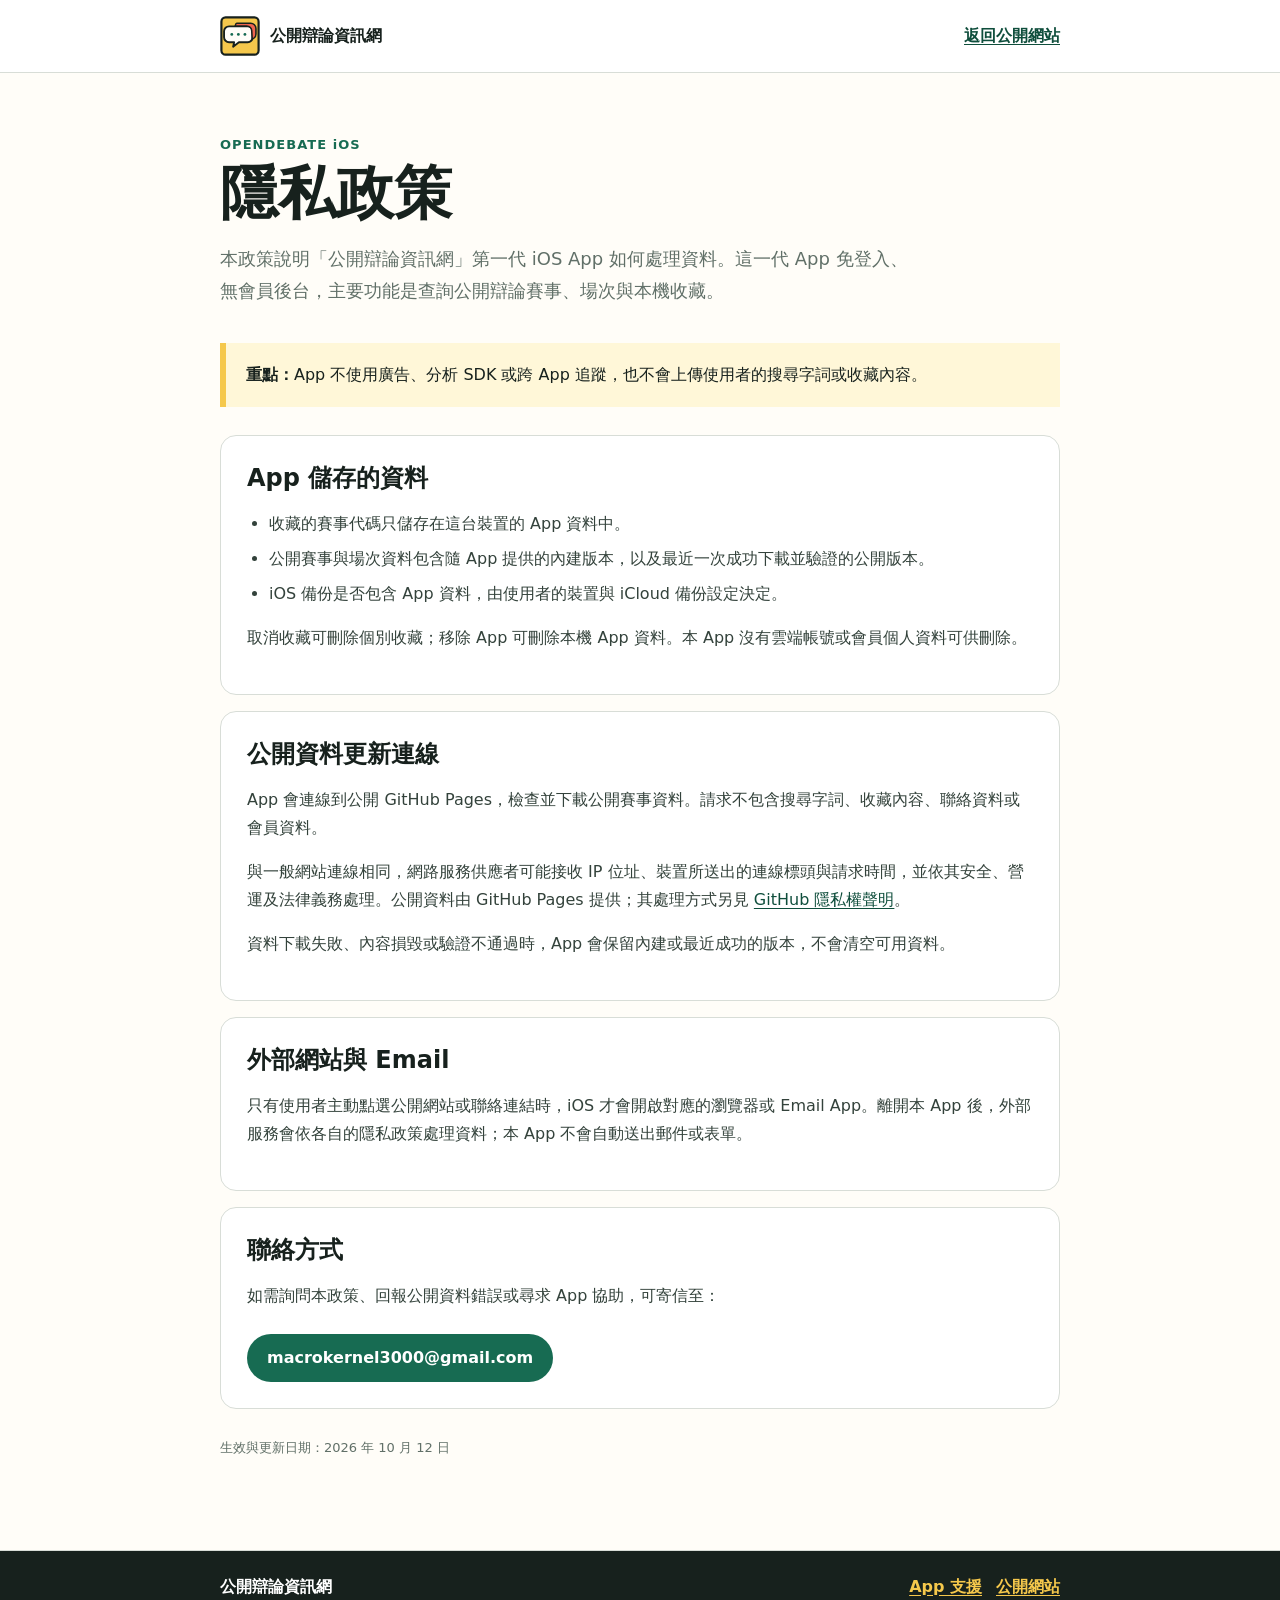
==== privacy/index.html @ 6d5b3782 "docs: publish iOS support and privacy pages" ====
<!doctype html>
<html lang="zh-Hant">
<head>
  <meta charset="utf-8" />
  <meta name="viewport" content="width=device-width, initial-scale=1" />
  <title>iOS App 隱私政策｜公開辯論資訊網</title>
  <meta name="description" content="公開辯論資訊網 iOS App 第一代的隱私政策與資料處理說明。" />
  <link rel="canonical" href="https://macrokernel3000.github.io/opendebate/privacy/" />
  <link rel="icon" type="image/png" sizes="512x512" href="../assets/site-logo-512.png" />
  <link rel="stylesheet" href="../app-pages.css" />
</head>
<body>
  <a class="skip-link" href="#main">跳到主要內容</a>
  <header class="site-header">
    <div class="header-inner">
      <a class="brand" href="../"><img src="../assets/site-logo.svg" alt="" />公開辯論資訊網</a>
      <a class="back-link" href="../">返回公開網站</a>
    </div>
  </header>
  <main id="main">
    <p class="eyebrow">OPENDEBATE iOS</p>
    <h1>隱私政策</h1>
    <p class="lead">本政策說明「公開辯論資訊網」第一代 iOS App 如何處理資料。這一代 App 免登入、無會員後台，主要功能是查詢公開辯論賽事、場次與本機收藏。</p>

    <p class="notice"><strong>重點：</strong>App 不使用廣告、分析 SDK 或跨 App 追蹤，也不會上傳使用者的搜尋字詞或收藏內容。</p>

    <section class="content-card">
      <h2>App 儲存的資料</h2>
      <ul>
        <li>收藏的賽事代碼只儲存在這台裝置的 App 資料中。</li>
        <li>公開賽事與場次資料包含隨 App 提供的內建版本，以及最近一次成功下載並驗證的公開版本。</li>
        <li>iOS 備份是否包含 App 資料，由使用者的裝置與 iCloud 備份設定決定。</li>
      </ul>
      <p>取消收藏可刪除個別收藏；移除 App 可刪除本機 App 資料。本 App 沒有雲端帳號或會員個人資料可供刪除。</p>
    </section>

    <section class="content-card">
      <h2>公開資料更新連線</h2>
      <p>App 會連線到公開 GitHub Pages，檢查並下載公開賽事資料。請求不包含搜尋字詞、收藏內容、聯絡資料或會員資料。</p>
      <p>與一般網站連線相同，網路服務供應者可能接收 IP 位址、裝置所送出的連線標頭與請求時間，並依其安全、營運及法律義務處理。公開資料由 GitHub Pages 提供；其處理方式另見 <a href="https://docs.github.com/site-policy/privacy-policies/github-general-privacy-statement" target="_blank" rel="noopener">GitHub 隱私權聲明</a>。</p>
      <p>資料下載失敗、內容損毀或驗證不通過時，App 會保留內建或最近成功的版本，不會清空可用資料。</p>
    </section>

    <section class="content-card">
      <h2>外部網站與 Email</h2>
      <p>只有使用者主動點選公開網站或聯絡連結時，iOS 才會開啟對應的瀏覽器或 Email App。離開本 App 後，外部服務會依各自的隱私政策處理資料；本 App 不會自動送出郵件或表單。</p>
    </section>

    <section class="content-card">
      <h2>聯絡方式</h2>
      <p>如需詢問本政策、回報公開資料錯誤或尋求 App 協助，可寄信至：</p>
      <a class="contact-button" href="mailto:macrokernel3000@gmail.com">macrokernel3000@gmail.com</a>
    </section>

    <p class="metadata">生效與更新日期：2026 年 10 月 12 日</p>
  </main>
  <footer><div class="footer-inner"><strong>公開辯論資訊網</strong><nav class="footer-links" aria-label="頁尾連結"><a href="../support/">App 支援</a><a href="../">公開網站</a></nav></div></footer>
</body>
</html>
---- app-pages.css ----
:root {
  --ink: #17211d;
  --muted: #617068;
  --paper: #fffdf8;
  --soft: #f4f1e8;
  --line: #d8ddd7;
  --green: #176b52;
  --green-dark: #0f4e3c;
  --yellow: #f5c84c;
}

* { box-sizing: border-box; }
body { margin: 0; background: var(--paper); color: var(--ink); font-family: system-ui, -apple-system, BlinkMacSystemFont, "Segoe UI", sans-serif; }
a { color: var(--green-dark); text-underline-offset: 3px; }
a:focus-visible { outline: 3px solid var(--yellow); outline-offset: 4px; }
.skip-link { position: fixed; z-index: 10; top: 8px; left: 8px; transform: translateY(-150%); border-radius: 8px; padding: 10px 14px; background: var(--ink); color: white; }
.skip-link:focus { transform: translateY(0); }
.site-header { border-bottom: 1px solid var(--line); background: #fff; }
.header-inner, main, .footer-inner { width: min(840px, calc(100% - 40px)); margin-inline: auto; }
.header-inner { min-height: 72px; display: flex; align-items: center; justify-content: space-between; gap: 20px; }
.brand { display: flex; align-items: center; gap: 10px; color: var(--ink); font-weight: 900; text-decoration: none; }
.brand img { width: 40px; height: 40px; }
.back-link { min-height: 44px; display: inline-flex; align-items: center; font-weight: 800; }
main { padding-block: 64px 80px; }
.eyebrow { margin: 0 0 10px; color: var(--green); font-size: 13px; font-weight: 900; letter-spacing: .08em; }
h1 { max-width: 720px; margin: 0; font-size: clamp(36px, 7vw, 58px); line-height: 1.08; }
.lead { max-width: 700px; margin: 18px 0 36px; color: var(--muted); font-size: 18px; line-height: 1.8; }
.notice { margin: 0 0 28px; border-left: 6px solid var(--yellow); padding: 18px 20px; background: #fff7d8; line-height: 1.7; }
.content-card { margin-top: 16px; border: 1px solid var(--line); border-radius: 16px; padding: 26px; background: white; }
.content-card h2 { margin: 0 0 12px; font-size: 24px; }
.content-card h3 { margin: 22px 0 8px; font-size: 18px; }
.content-card p, .content-card li { color: #33423b; line-height: 1.75; }
.content-card ul { padding-left: 22px; }
.content-card li + li { margin-top: 7px; }
.contact-button { min-height: 48px; display: inline-flex; align-items: center; margin-top: 8px; border-radius: 999px; padding: 0 20px; background: var(--green); color: white; font-weight: 900; text-decoration: none; }
.metadata { margin-top: 30px; color: var(--muted); font-size: 13px; }
footer { border-top: 1px solid var(--line); padding: 26px 0; background: var(--ink); color: white; }
.footer-inner { display: flex; justify-content: space-between; gap: 16px; }
.footer-links { display: flex; flex-wrap: wrap; gap: 14px; }
.footer-links a { color: var(--yellow); font-weight: 800; }

@media (max-width: 600px) {
  .header-inner { min-height: 64px; align-items: flex-start; flex-direction: column; gap: 4px; padding-block: 10px; }
  main { padding-block: 42px 60px; }
  .content-card { padding: 20px; }
  .footer-inner { flex-direction: column; }
}
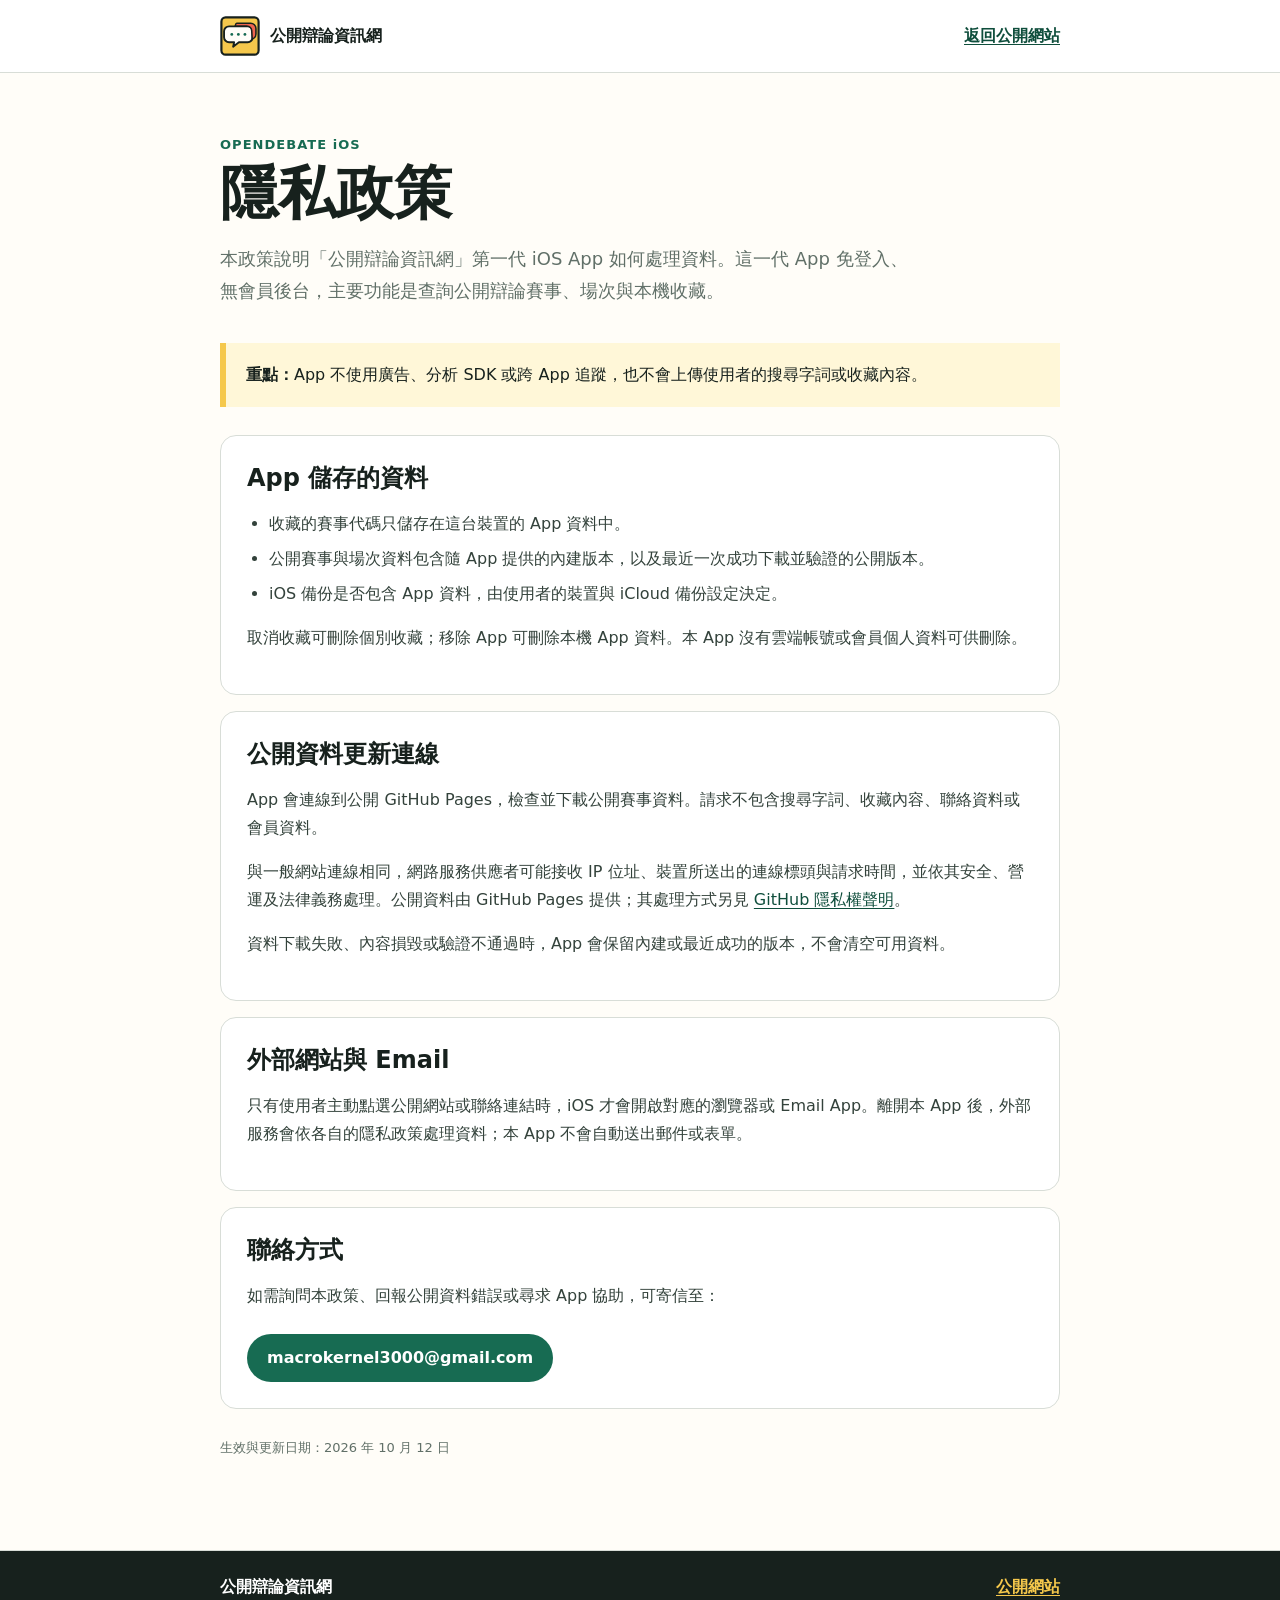
==== commit c213c238: "Hide unfinished App support links" ====
--- a/privacy/index.html
+++ b/privacy/index.html
@@ -54,6 +54,6 @@
 
     <p class="metadata">生效與更新日期：2026 年 10 月 12 日</p>
   </main>
-  <footer><div class="footer-inner"><strong>公開辯論資訊網</strong><nav class="footer-links" aria-label="頁尾連結"><a href="../support/">App 支援</a><a href="../">公開網站</a></nav></div></footer>
+  <footer><div class="footer-inner"><strong>公開辯論資訊網</strong><nav class="footer-links" aria-label="頁尾連結"><a href="../">公開網站</a></nav></div></footer>
 </body>
 </html>
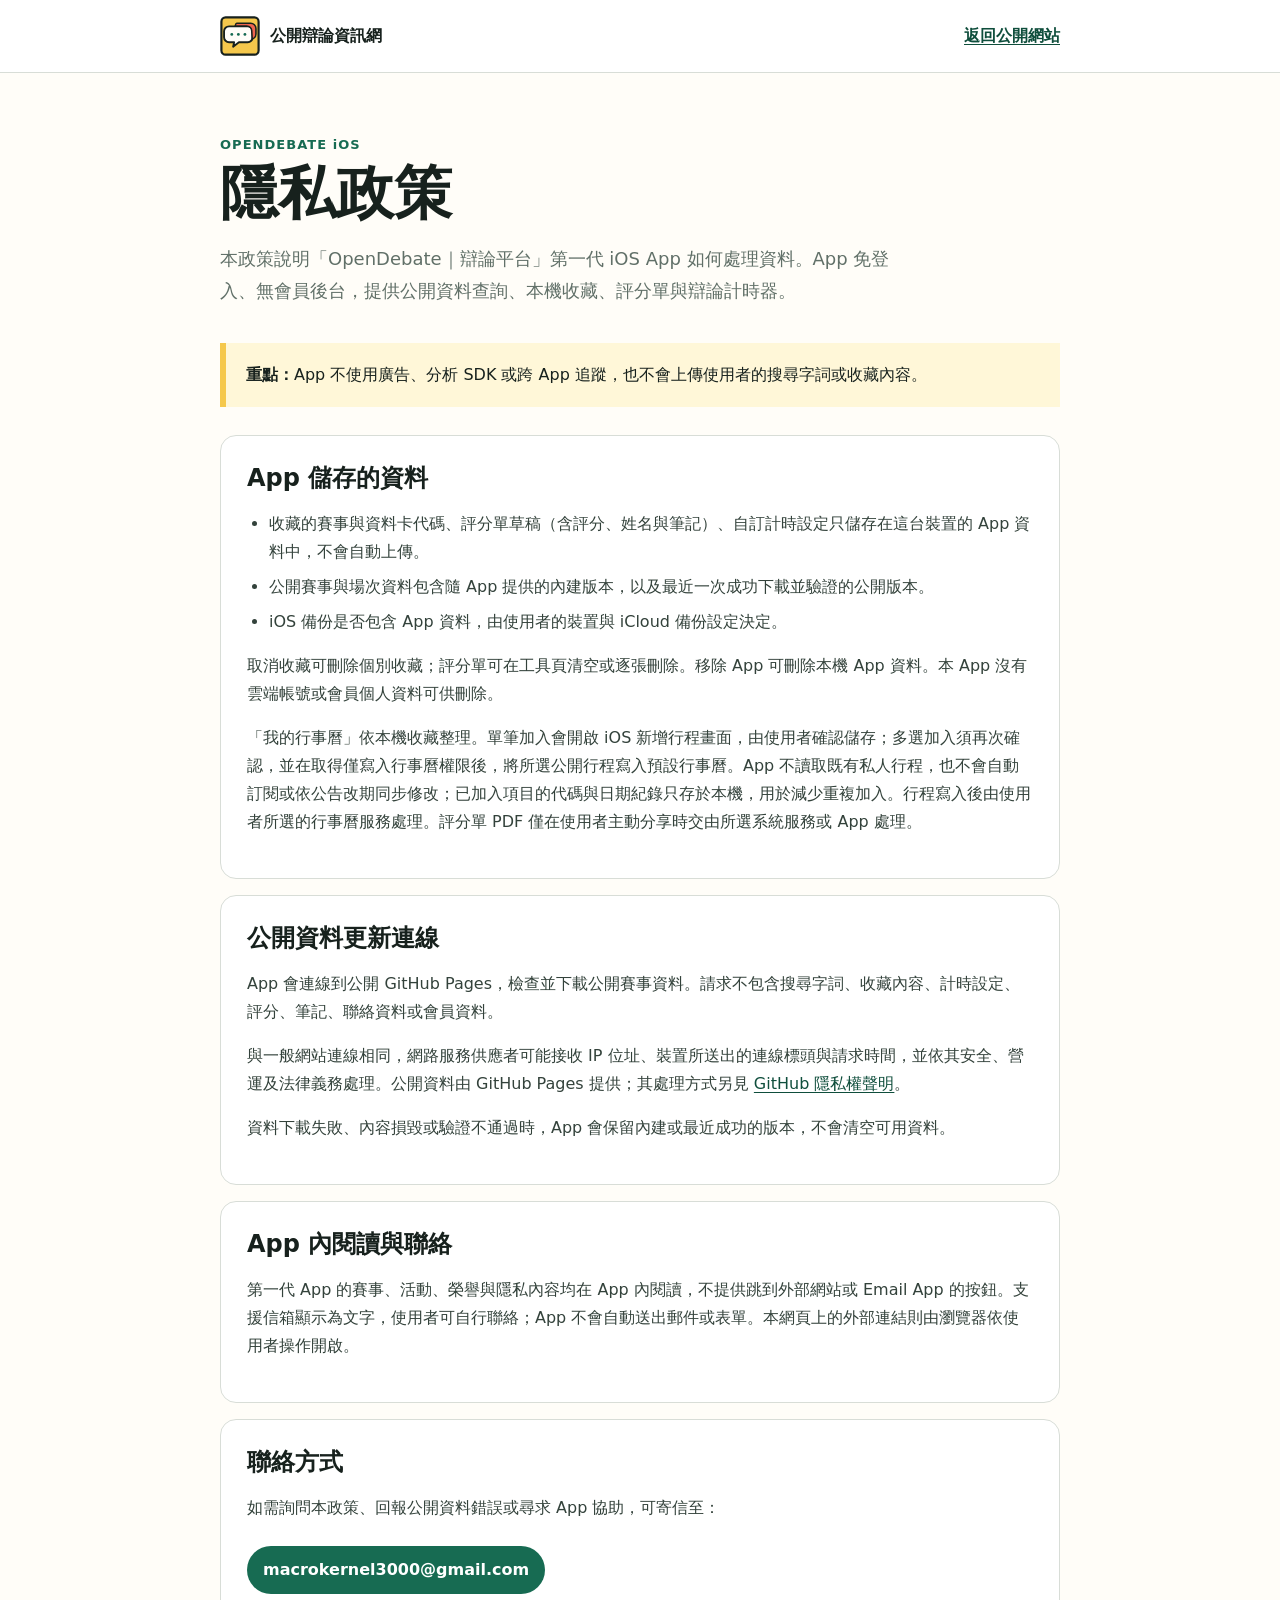
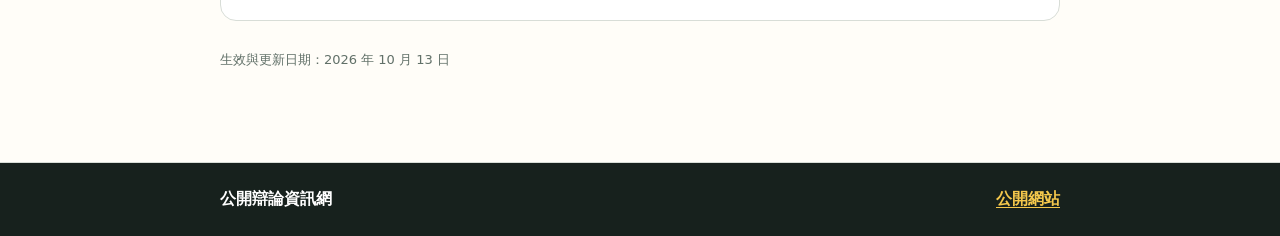
==== commit 8b763aad: "Update iOS App privacy and support pages for build 3" ====
--- a/privacy/index.html
+++ b/privacy/index.html
@@ -7,7 +7,7 @@
   <meta name="description" content="公開辯論資訊網 iOS App 第一代的隱私政策與資料處理說明。" />
   <link rel="canonical" href="https://macrokernel3000.github.io/opendebate/privacy/" />
   <link rel="icon" type="image/png" sizes="512x512" href="../assets/site-logo-512.png" />
-  <link rel="stylesheet" href="../app-pages.css" />
+  <link rel="stylesheet" href="../app-pages.css?v=20261013" />
 </head>
 <body>
   <a class="skip-link" href="#main">跳到主要內容</a>
@@ -20,30 +20,31 @@
   <main id="main">
     <p class="eyebrow">OPENDEBATE iOS</p>
     <h1>隱私政策</h1>
-    <p class="lead">本政策說明「公開辯論資訊網」第一代 iOS App 如何處理資料。這一代 App 免登入、無會員後台，主要功能是查詢公開辯論賽事、場次與本機收藏。</p>
+    <p class="lead">本政策說明「OpenDebate｜辯論平台」第一代 iOS App 如何處理資料。App 免登入、無會員後台，提供公開資料查詢、本機收藏、評分單與辯論計時器。</p>
 
     <p class="notice"><strong>重點：</strong>App 不使用廣告、分析 SDK 或跨 App 追蹤，也不會上傳使用者的搜尋字詞或收藏內容。</p>
 
     <section class="content-card">
       <h2>App 儲存的資料</h2>
       <ul>
-        <li>收藏的賽事代碼只儲存在這台裝置的 App 資料中。</li>
+        <li>收藏的賽事與資料卡代碼、評分單草稿（含評分、姓名與筆記）、自訂計時設定只儲存在這台裝置的 App 資料中，不會自動上傳。</li>
         <li>公開賽事與場次資料包含隨 App 提供的內建版本，以及最近一次成功下載並驗證的公開版本。</li>
         <li>iOS 備份是否包含 App 資料，由使用者的裝置與 iCloud 備份設定決定。</li>
       </ul>
-      <p>取消收藏可刪除個別收藏；移除 App 可刪除本機 App 資料。本 App 沒有雲端帳號或會員個人資料可供刪除。</p>
+      <p>取消收藏可刪除個別收藏；評分單可在工具頁清空或逐張刪除。移除 App 可刪除本機 App 資料。本 App 沒有雲端帳號或會員個人資料可供刪除。</p>
+      <p>「我的行事曆」依本機收藏整理。單筆加入會開啟 iOS 新增行程畫面，由使用者確認儲存；多選加入須再次確認，並在取得僅寫入行事曆權限後，將所選公開行程寫入預設行事曆。App 不讀取既有私人行程，也不會自動訂閱或依公告改期同步修改；已加入項目的代碼與日期紀錄只存於本機，用於減少重複加入。行程寫入後由使用者所選的行事曆服務處理。評分單 PDF 僅在使用者主動分享時交由所選系統服務或 App 處理。</p>
     </section>
 
     <section class="content-card">
       <h2>公開資料更新連線</h2>
-      <p>App 會連線到公開 GitHub Pages，檢查並下載公開賽事資料。請求不包含搜尋字詞、收藏內容、聯絡資料或會員資料。</p>
+      <p>App 會連線到公開 GitHub Pages，檢查並下載公開賽事資料。請求不包含搜尋字詞、收藏內容、計時設定、評分、筆記、聯絡資料或會員資料。</p>
       <p>與一般網站連線相同，網路服務供應者可能接收 IP 位址、裝置所送出的連線標頭與請求時間，並依其安全、營運及法律義務處理。公開資料由 GitHub Pages 提供；其處理方式另見 <a href="https://docs.github.com/site-policy/privacy-policies/github-general-privacy-statement" target="_blank" rel="noopener">GitHub 隱私權聲明</a>。</p>
       <p>資料下載失敗、內容損毀或驗證不通過時，App 會保留內建或最近成功的版本，不會清空可用資料。</p>
     </section>
 
     <section class="content-card">
-      <h2>外部網站與 Email</h2>
-      <p>只有使用者主動點選公開網站或聯絡連結時，iOS 才會開啟對應的瀏覽器或 Email App。離開本 App 後，外部服務會依各自的隱私政策處理資料；本 App 不會自動送出郵件或表單。</p>
+      <h2>App 內閱讀與聯絡</h2>
+      <p>第一代 App 的賽事、活動、榮譽與隱私內容均在 App 內閱讀，不提供跳到外部網站或 Email App 的按鈕。支援信箱顯示為文字，使用者可自行聯絡；App 不會自動送出郵件或表單。本網頁上的外部連結則由瀏覽器依使用者操作開啟。</p>
     </section>
 
     <section class="content-card">
@@ -52,7 +53,7 @@
       <a class="contact-button" href="mailto:macrokernel3000@gmail.com">macrokernel3000@gmail.com</a>
     </section>
 
-    <p class="metadata">生效與更新日期：2026 年 10 月 12 日</p>
+    <p class="metadata">生效與更新日期：2026 年 10 月 13 日</p>
   </main>
   <footer><div class="footer-inner"><strong>公開辯論資訊網</strong><nav class="footer-links" aria-label="頁尾連結"><a href="../">公開網站</a></nav></div></footer>
 </body>
--- a/app-pages.css
+++ b/app-pages.css
@@ -32,7 +32,7 @@
 .content-card p, .content-card li { color: #33423b; line-height: 1.75; }
 .content-card ul { padding-left: 22px; }
 .content-card li + li { margin-top: 7px; }
-.contact-button { min-height: 48px; display: inline-flex; align-items: center; margin-top: 8px; border-radius: 999px; padding: 0 20px; background: var(--green); color: white; font-weight: 900; text-decoration: none; }
+.contact-button { min-height: 48px; max-width: 100%; display: inline-flex; align-items: center; overflow-wrap: anywhere; margin-top: 8px; border-radius: 999px; padding: 10px 16px; background: var(--green); color: white; font-weight: 900; text-decoration: none; }
 .metadata { margin-top: 30px; color: var(--muted); font-size: 13px; }
 footer { border-top: 1px solid var(--line); padding: 26px 0; background: var(--ink); color: white; }
 .footer-inner { display: flex; justify-content: space-between; gap: 16px; }
